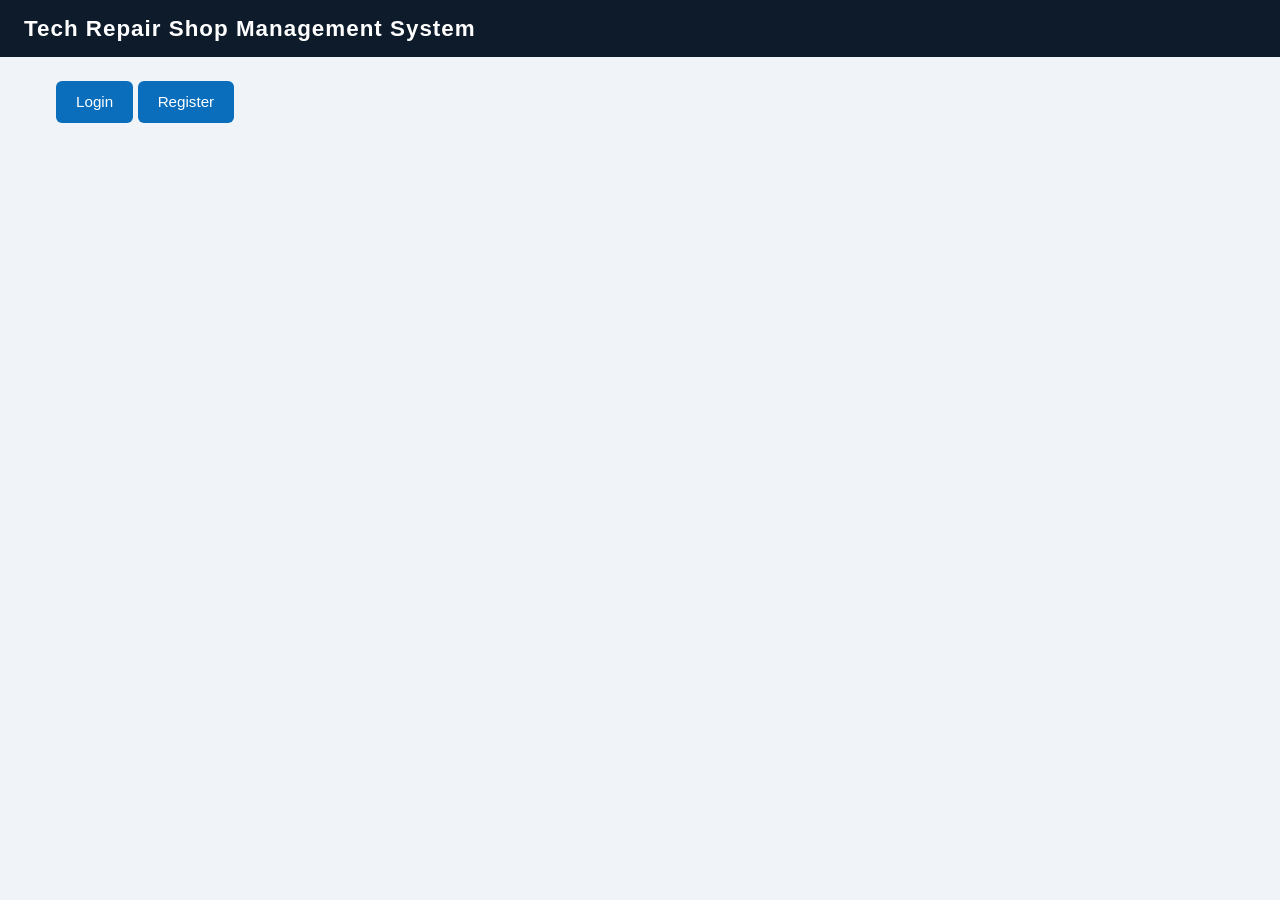
==== index.html @ d2b80de8 "landing page updates" ====
<!DOCTYPE html>
<html lang="en">
<head>
  <meta charset="UTF-8">
  <meta name="viewport" content="width=device-width, initial-scale=1">
  <title>Tech Repair Shop Management System</title>
  <link rel="stylesheet" href="css/style.css">
</head>
<body>
  <header class="header">
    <h1 class="logo">Tech Repair Shop Management System</h1>
  </header>
  <main class="container">
    <a class="btn" href="signin.html">Login</a>
    <a class="btn" href="signup.html">Register</a>
  </main>
</body>
</html>
---- css/style.css ----
* {
  margin: 0;
  padding: 0;
  box-sizing: border-box;
}

body {
  font-family: "Segoe UI", Arial, sans-serif;
  font-size: 16px;
  line-height: 1.6;
  color: #333333;
  background-color: #F0F4F8;
}

h1, h2, h3 {
  line-height: 1.3;
  color: #0D1B2A;
}

a {
  color: #0A6EBD;
}

a:hover {
  color: #8E6CC8;
}

.header {
  background-color: #0D1B2A;
  color: white;
  padding: 14px 24px;
  display: flex;
  justify-content: space-between;
  align-items: center;
  flex-wrap: wrap;
  gap: 10px;
}

.logo {
  font-size: 1.4rem;
  font-weight: bold;
  color: white;
  text-decoration: none;
  letter-spacing: 1px;
}

.topnav {
  position: sticky;
  top: 0;
  z-index: 10;
  background-color: #0D1B2A;
  padding: 0 16px;
  overflow-x: auto;
  white-space: nowrap;
}

.topnav a,
.topnav button {
  display: inline-block;
  color: #F2F2F2;
  background-color: transparent;
  border: none;
  font-family: inherit;
  font-size: 0.95rem;
  padding: 14px 16px;
  text-decoration: none;
  cursor: pointer;
  border-bottom: 3px solid transparent;
  transition: background-color 0.3s;
}

.topnav a:hover,
.topnav button:hover {
  background-color: #3D4270;
  color: white;
}

.topnav a.active,
.topnav button.active {
  border-bottom: 3px solid #C9A7F5;
  background-color: #3D4270;
  color: white;
}

.container {
  max-width: 1200px;
  margin: 0 auto;
  padding: 24px 16px;
  min-height: 75vh;
}

.card {
  background-color: white;
  border-radius: 12px;
  box-shadow: 0 4px 12px rgba(0, 0, 0, 0.08);
  padding: 20px;
  margin-bottom: 20px;
}

label {
  font-weight: 600;
  color: #444444;
}

input[type="text"],
input[type="email"],
input[type="password"],
input[type="number"],
input[type="date"],
input[type="time"],
input[type="tel"],
select,
textarea {
  width: 100%;
  padding: 8px 10px;
  border: 1px solid #C8C3D4;
  border-radius: 6px;
  font-family: inherit;
  font-size: 0.95rem;
  background-color: white;
}

input:focus,
select:focus,
textarea:focus {
  outline: 2px solid #8E6CC8;
  border-color: #8E6CC8;
}

textarea {
  resize: none;
}

.btn {
  display: inline-block;
  background-color: #0A6EBD;
  color: white;
  border: none;
  padding: 9px 20px;
  border-radius: 6px;
  font-family: inherit;
  font-size: 0.95rem;
  cursor: pointer;
  text-decoration: none;
  transition: background-color 0.3s;
}

.btn:hover {
  background-color: #8E6CC8;
  color: white;
}

.table-wrapper {
  overflow-x: auto;
}

.data-table {
  width: 100%;
  border-collapse: collapse;
  font-size: 0.92rem;
}

.data-table th {
  background-color: #0A6EBD;
  color: white;
  text-align: left;
  padding: 10px;
  white-space: nowrap;
}

.data-table td {
  padding: 9px 10px;
  border-bottom: 1px solid #EEEAF5;
}

.data-table td:first-child,
.data-table td:last-child {
  white-space: nowrap;
}

.data-table tbody tr:nth-child(even) {
  background-color: #FAF8FD;
}

.data-table tbody tr:hover {
  background-color: #F0EAFA;
}

.data-table td .btn {
  margin: 2px;
}
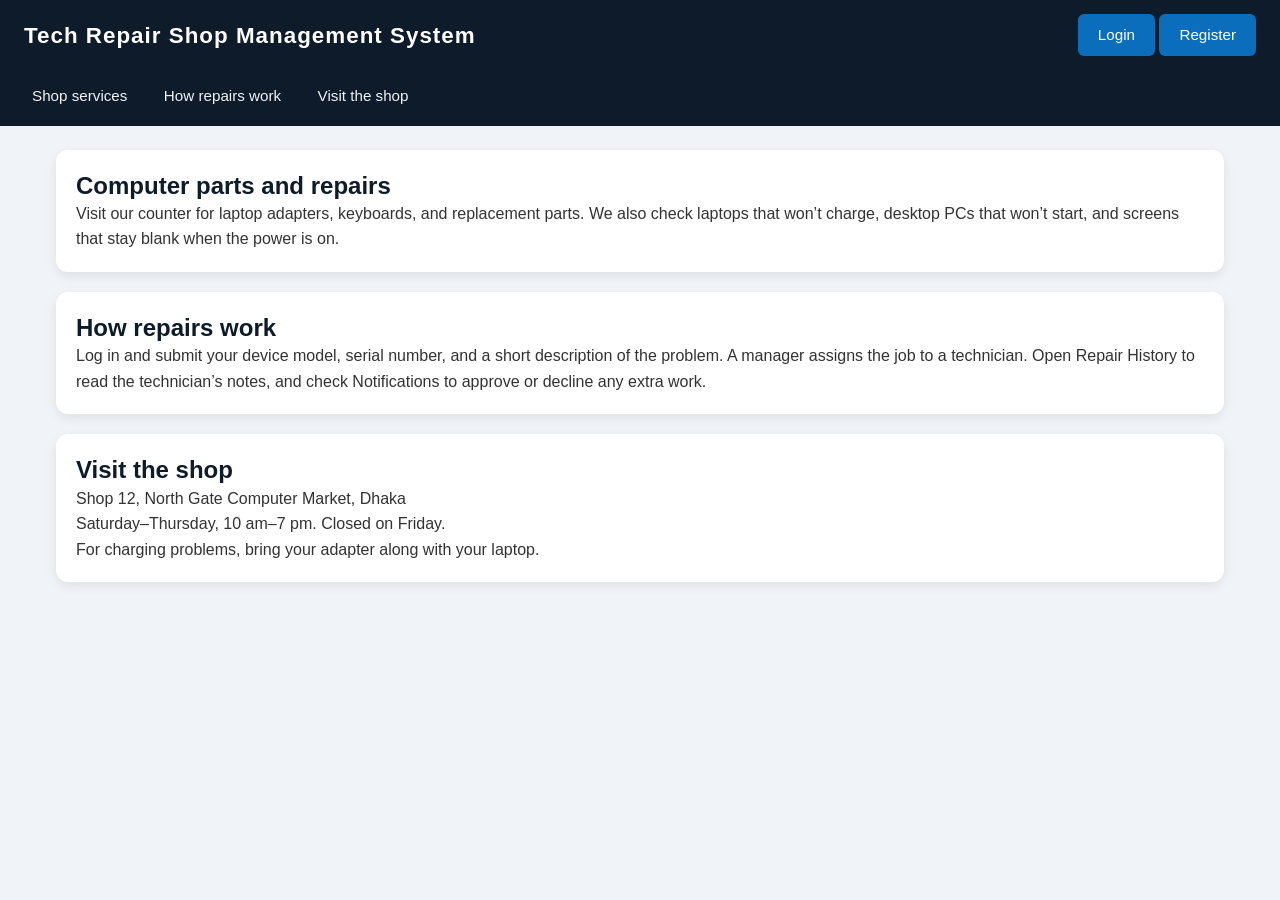
==== commit 2514a40d: "landing page updates" ====
--- a/index.html
+++ b/index.html
@@ -9,10 +9,36 @@
 <body>
   <header class="header">
     <h1 class="logo">Tech Repair Shop Management System</h1>
+    <div>
+      <a class="btn" href="signin.html">Login</a>
+      <a class="btn" href="signup.html">Register</a>
+    </div>
   </header>
+  <nav class="topnav" aria-label="Shop information">
+    <a href="#services">Shop services</a>
+    <a href="#repairs">How repairs work</a>
+    <a href="#visit">Visit the shop</a>
+  </nav>
   <main class="container">
-    <a class="btn" href="signin.html">Login</a>
-    <a class="btn" href="signup.html">Register</a>
+    <section id="services" class="card">
+      <h2>Computer parts and repairs</h2>
+      <p>Visit our counter for laptop adapters, keyboards, and replacement parts.
+        We also check laptops that won’t charge, desktop PCs that won’t start,
+        and screens that stay blank when the power is on.</p>
+    </section>
+    <section id="repairs" class="card">
+      <h2>How repairs work</h2>
+      <p>Log in and submit your device model, serial number, and a short description
+        of the problem. A manager assigns the job to a technician. Open Repair History
+        to read the technician’s notes, and check Notifications to approve or decline
+        any extra work.</p>
+    </section>
+    <section id="visit" class="card">
+      <h2>Visit the shop</h2>
+      <p>Shop 12, North Gate Computer Market, Dhaka</p>
+      <p>Saturday–Thursday, 10 am–7 pm. Closed on Friday.</p>
+      <p>For charging problems, bring your adapter along with your laptop.</p>
+    </section>
   </main>
 </body>
 </html>
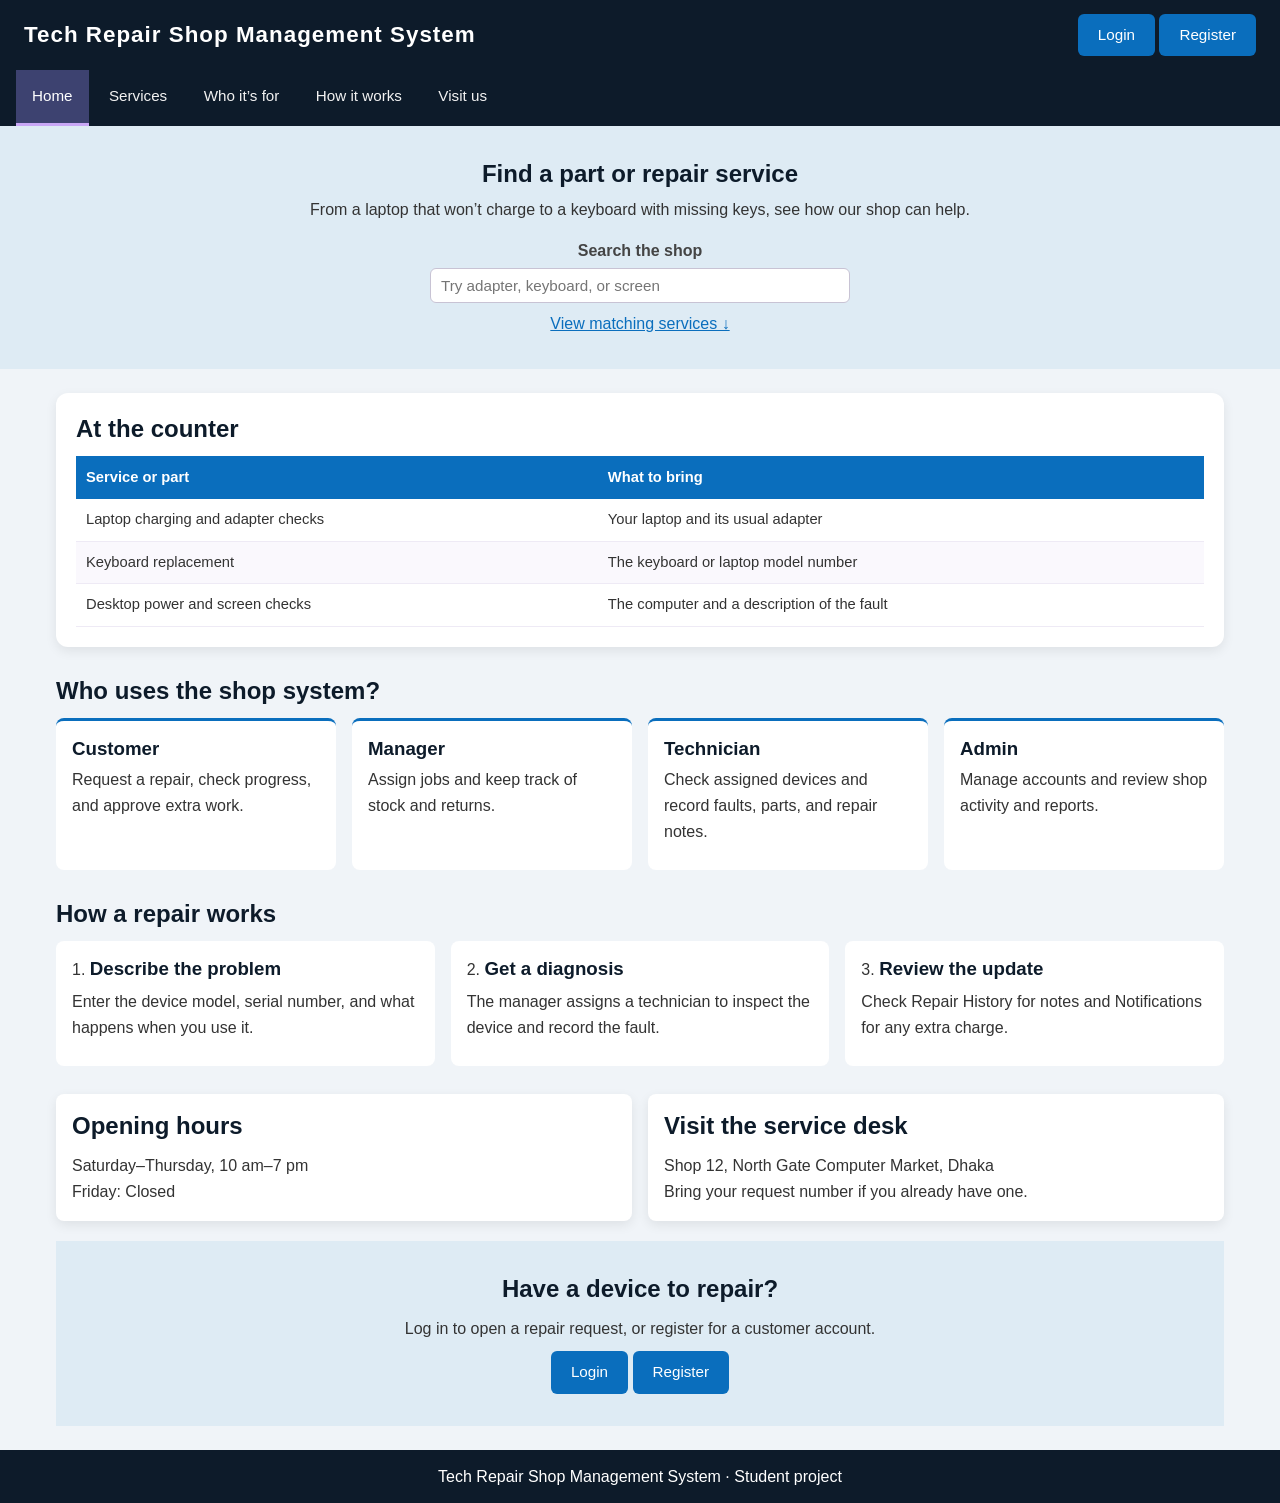
==== commit 28508e65: "landing page updates" ====
--- a/index.html
+++ b/index.html
@@ -5,40 +5,72 @@
   <meta name="viewport" content="width=device-width, initial-scale=1">
   <title>Tech Repair Shop Management System</title>
   <link rel="stylesheet" href="css/style.css">
+  <link rel="stylesheet" href="css/home.css">
 </head>
 <body>
   <header class="header">
-    <h1 class="logo">Tech Repair Shop Management System</h1>
-    <div>
-      <a class="btn" href="signin.html">Login</a>
-      <a class="btn" href="signup.html">Register</a>
-    </div>
+    <a class="logo" href="index.html">Tech Repair Shop Management System</a>
+    <div><a class="btn" href="signin.html">Login</a> <a class="btn" href="signup.html">Register</a></div>
   </header>
   <nav class="topnav" aria-label="Shop information">
-    <a href="#services">Shop services</a>
-    <a href="#repairs">How repairs work</a>
-    <a href="#visit">Visit the shop</a>
+    <a class="active" href="index.html">Home</a>
+    <a href="#services">Services</a>
+    <a href="#roles">Who it’s for</a>
+    <a href="#steps">How it works</a>
+    <a href="#visit">Visit us</a>
   </nav>
-  <main class="container">
-    <section id="services" class="card">
-      <h2>Computer parts and repairs</h2>
-      <p>Visit our counter for laptop adapters, keyboards, and replacement parts.
-        We also check laptops that won’t charge, desktop PCs that won’t start,
-        and screens that stay blank when the power is on.</p>
+  <main>
+    <section class="hero">
+      <h1>Find a part or repair service</h1>
+      <p>From a laptop that won’t charge to a keyboard with missing keys, see how our shop can help.</p>
+      <label for="search">Search the shop</label>
+      <input id="search" type="text" placeholder="Try adapter, keyboard, or screen" onkeyup="filterServices()">
+      <a href="#services">View matching services ↓</a>
     </section>
-    <section id="repairs" class="card">
-      <h2>How repairs work</h2>
-      <p>Log in and submit your device model, serial number, and a short description
-        of the problem. A manager assigns the job to a technician. Open Repair History
-        to read the technician’s notes, and check Notifications to approve or decline
-        any extra work.</p>
-    </section>
-    <section id="visit" class="card">
-      <h2>Visit the shop</h2>
-      <p>Shop 12, North Gate Computer Market, Dhaka</p>
-      <p>Saturday–Thursday, 10 am–7 pm. Closed on Friday.</p>
-      <p>For charging problems, bring your adapter along with your laptop.</p>
-    </section>
+    <div class="container">
+      <section id="services" class="card">
+        <h2>At the counter</h2>
+        <div class="table-wrapper">
+          <table class="data-table">
+            <thead><tr><th>Service or part</th><th>What to bring</th></tr></thead>
+            <tbody id="catalogue">
+              <tr><td>Laptop charging and adapter checks</td><td>Your laptop and its usual adapter</td></tr>
+              <tr><td>Keyboard replacement</td><td>The keyboard or laptop model number</td></tr>
+              <tr><td>Desktop power and screen checks</td><td>The computer and a description of the fault</td></tr>
+            </tbody>
+          </table>
+        </div>
+        <p id="empty" hidden>No matches. Try a part name or clear the search.</p>
+      </section>
+      <section id="roles" class="home-section">
+        <h2>Who uses the shop system?</h2>
+        <div class="role-grid">
+          <article><h3>Customer</h3><p>Request a repair, check progress, and approve extra work.</p></article>
+          <article><h3>Manager</h3><p>Assign jobs and keep track of stock and returns.</p></article>
+          <article><h3>Technician</h3><p>Check assigned devices and record faults, parts, and repair notes.</p></article>
+          <article><h3>Admin</h3><p>Manage accounts and review shop activity and reports.</p></article>
+        </div>
+      </section>
+      <section id="steps" class="home-section">
+        <h2>How a repair works</h2>
+        <ol class="steps">
+          <li><h3>Describe the problem</h3><p>Enter the device model, serial number, and what happens when you use it.</p></li>
+          <li><h3>Get a diagnosis</h3><p>The manager assigns a technician to inspect the device and record the fault.</p></li>
+          <li><h3>Review the update</h3><p>Check Repair History for notes and Notifications for any extra charge.</p></li>
+        </ol>
+      </section>
+      <div id="visit" class="visit">
+        <section class="card"><h2>Opening hours</h2><p>Saturday–Thursday, 10 am–7 pm</p><p>Friday: Closed</p></section>
+        <section class="card"><h2>Visit the service desk</h2><p>Shop 12, North Gate Computer Market, Dhaka</p><p>Bring your request number if you already have one.</p></section>
+      </div>
+      <section class="cta-band">
+        <h2>Have a device to repair?</h2>
+        <p>Log in to open a repair request, or register for a customer account.</p>
+        <a class="btn" href="signin.html">Login</a> <a class="btn" href="signup.html">Register</a>
+      </section>
+    </div>
   </main>
+  <footer>Tech Repair Shop Management System · Student project</footer>
+  <script src="js/home.js"></script>
 </body>
 </html>
--- a/css/home.css
+++ b/css/home.css
@@ -0,0 +1,15 @@
+.header .logo { text-decoration: none; }
+.hero, .cta-band { padding: 32px 20px; text-align: center; background-color: #deebf4; }
+.hero h1 { margin-bottom: 8px; }
+.hero label { display: block; margin: 16px 0 4px; }
+.hero input { max-width: 420px; }
+.hero a { display: block; margin-top: 8px; }
+.home-section { margin: 28px 0; }
+.container h2 { margin-bottom: 12px; }
+.role-grid, .steps, .visit { display: flex; flex-wrap: wrap; gap: 16px; }
+.role-grid article, .steps li, .visit section { flex: 1 1 180px; padding: 16px; background-color: white; border-radius: 8px; }
+.role-grid article { border-top: 3px solid #0A6EBD; }
+.steps { list-style-position: inside; }
+.steps h3 { display: inline; }
+.role-grid p, .steps p, .cta-band p { margin: 6px 0 10px; }
+footer { text-align: center; padding: 14px; background-color: #0D1B2A; color: white; }
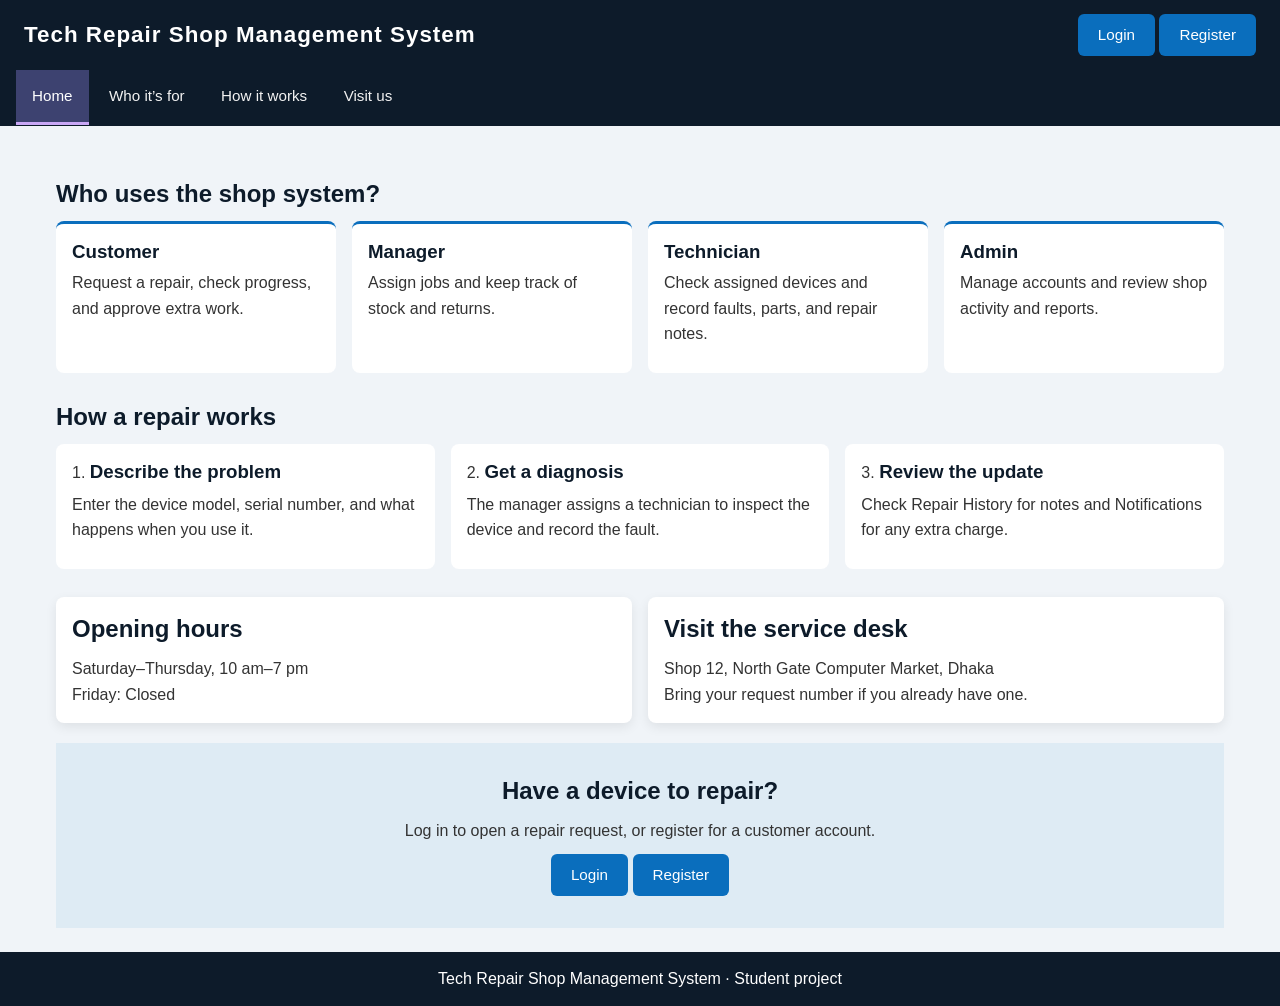
==== commit d45d5270: "landing page updates" ====
--- a/index.html
+++ b/index.html
@@ -14,34 +14,12 @@
   </header>
   <nav class="topnav" aria-label="Shop information">
     <a class="active" href="index.html">Home</a>
-    <a href="#services">Services</a>
     <a href="#roles">Who it’s for</a>
     <a href="#steps">How it works</a>
     <a href="#visit">Visit us</a>
   </nav>
   <main>
-    <section class="hero">
-      <h1>Find a part or repair service</h1>
-      <p>From a laptop that won’t charge to a keyboard with missing keys, see how our shop can help.</p>
-      <label for="search">Search the shop</label>
-      <input id="search" type="text" placeholder="Try adapter, keyboard, or screen" onkeyup="filterServices()">
-      <a href="#services">View matching services ↓</a>
-    </section>
     <div class="container">
-      <section id="services" class="card">
-        <h2>At the counter</h2>
-        <div class="table-wrapper">
-          <table class="data-table">
-            <thead><tr><th>Service or part</th><th>What to bring</th></tr></thead>
-            <tbody id="catalogue">
-              <tr><td>Laptop charging and adapter checks</td><td>Your laptop and its usual adapter</td></tr>
-              <tr><td>Keyboard replacement</td><td>The keyboard or laptop model number</td></tr>
-              <tr><td>Desktop power and screen checks</td><td>The computer and a description of the fault</td></tr>
-            </tbody>
-          </table>
-        </div>
-        <p id="empty" hidden>No matches. Try a part name or clear the search.</p>
-      </section>
       <section id="roles" class="home-section">
         <h2>Who uses the shop system?</h2>
         <div class="role-grid">
@@ -71,6 +49,5 @@
     </div>
   </main>
   <footer>Tech Repair Shop Management System · Student project</footer>
-  <script src="js/home.js"></script>
 </body>
 </html>
--- a/css/home.css
+++ b/css/home.css
@@ -1,9 +1,5 @@
 .header .logo { text-decoration: none; }
-.hero, .cta-band { padding: 32px 20px; text-align: center; background-color: #deebf4; }
-.hero h1 { margin-bottom: 8px; }
-.hero label { display: block; margin: 16px 0 4px; }
-.hero input { max-width: 420px; }
-.hero a { display: block; margin-top: 8px; }
+.cta-band { padding: 32px 20px; text-align: center; background-color: #deebf4; }
 .home-section { margin: 28px 0; }
 .container h2 { margin-bottom: 12px; }
 .role-grid, .steps, .visit { display: flex; flex-wrap: wrap; gap: 16px; }
